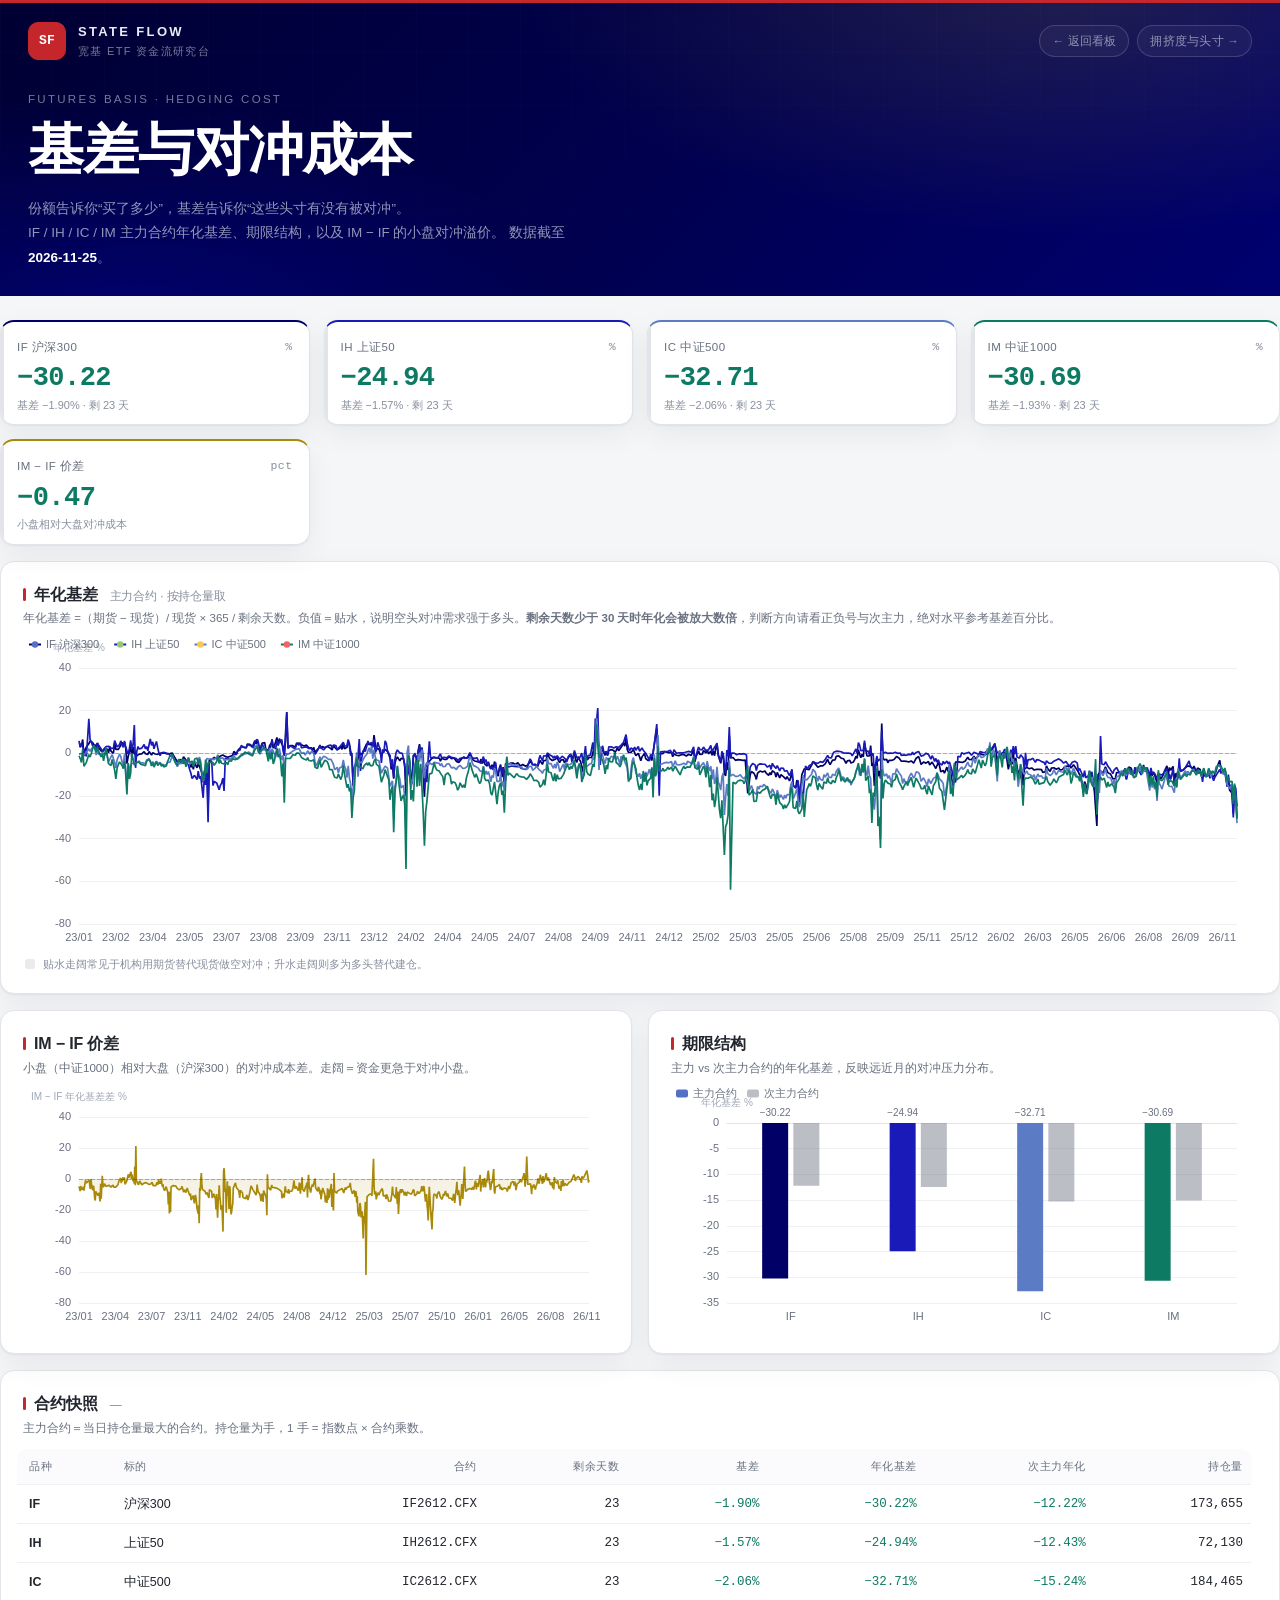
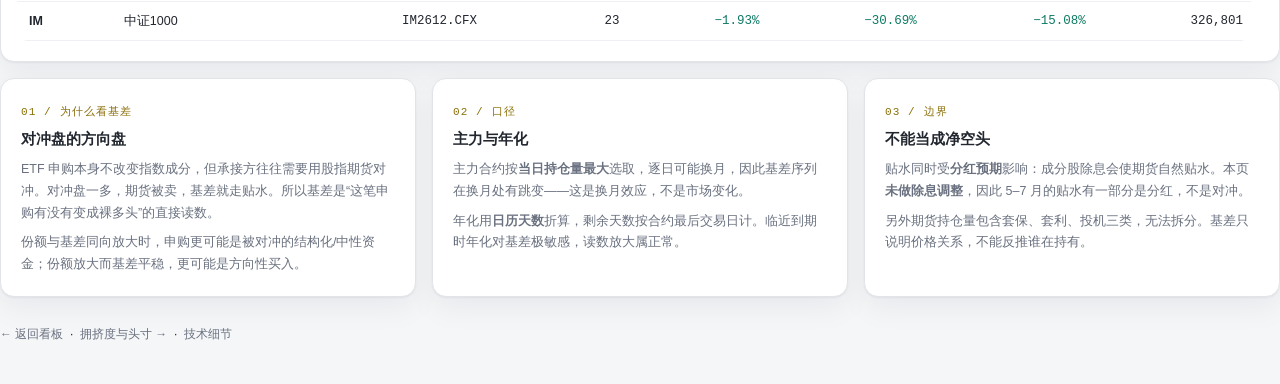
==== basis.html @ 15ee7ef6 "feat: 新增「基差与对冲」「拥挤度与头寸」子页，并裁掉主页冗余 数据层（新增，Tushare 已验证可用） - deriv_source.py：fut_basic/fut_daily（IF/IH/" ====
<!DOCTYPE html>
<html lang="zh-CN">
<head>
<meta charset="utf-8">
<meta name="viewport" content="width=device-width,initial-scale=1">
<title>基差与对冲成本 · ETF 资金流监测</title>
<meta name="description" content="IF / IH / IC / IM 主力合约年化基差、期限结构与 IM−IF 价差，用于判断 ETF 申购带来的对冲需求。">
<meta name="theme-color" content="#000066">
<meta property="og:type" content="article">
<meta property="og:title" content="基差与对冲成本 · ETF 资金流监测">
<meta property="og:description" content="IF / IH / IC / IM 主力合约年化基差、期限结构与 IM−IF 价差，用于判断 ETF 申购带来的对冲需求。">
<meta property="og:url" content="https://zheqi-fan.github.io/etf-monitor/basis.html">
<meta property="og:site_name" content="State Flow">
<meta property="og:locale" content="zh_CN">
<meta property="og:image" content="https://zheqi-fan.github.io/etf-monitor/assets/preview.png">
<meta name="twitter:card" content="summary_large_image">
<meta name="twitter:image" content="https://zheqi-fan.github.io/etf-monitor/assets/preview.png">
<link rel="icon" href="assets/favicon.svg" type="image/svg+xml">
<link rel="stylesheet" href="assets/style.css">
</head>
<body>
<a class="skip" href="#main">跳到主要内容</a>
<div class="app">

<header class="hero">
  <div class="wrap">
    <div class="hero-top">
      <div class="brand">
        <span class="brand-mark">SF</span>
        <div><b>STATE FLOW</b><small>宽基 ETF 资金流研究台</small></div>
      </div>
      <div class="hero-meta">
        <a class="pill ghost" href="index.html">&#8592; 返回看板</a>
        <a class="pill ghost" href="crowding.html">拥挤度与头寸 &#8594;</a>
      </div>
    </div>
    <div class="hero-main solo">
      <div class="hero-copy">
        <p class="eyebrow">Futures Basis &middot; Hedging Cost</p>
        <h1>基差与对冲成本</h1>
        <p class="lede">
          份额告诉你“买了多少”，基差告诉你“这些头寸有没有被对冲”。<br>
          IF / IH / IC / IM 主力合约年化基差、期限结构，以及 IM − IF 的小盘对冲溢价。
          数据截至 <b id="basisAsOf">—</b>。
        </p>
      </div>
    </div>
  </div>
</header>

<main class="wrap container" id="main">

  <section class="kpis" id="basisKpis"></section>

  <section class="panel">
    <div class="panel-head">
      <div>
        <h2>年化基差 <span>主力合约 · 按持仓量取</span></h2>
        <p class="desc">年化基差 =（期货 − 现货）/ 现货 × 365 / 剩余天数。负值＝贴水，说明空头对冲需求强于多头。<b>剩余天数少于 30 天时年化会被放大数倍</b>，判断方向请看正负号与次主力，绝对水平参考基差百分比。</p>
      </div>
    </div>
    <div id="chartBasis" class="chart"></div>
    <div class="chart-note"><i></i>贴水走阔常见于机构用期货替代现货做空对冲；升水走阔则多为多头替代建仓。</div>
  </section>

  <div class="grid-2 equal">
    <section class="panel">
      <div class="panel-head">
        <div>
          <h2>IM − IF 价差</h2>
          <p class="desc">小盘（中证1000）相对大盘（沪深300）的对冲成本差。走阔＝资金更急于对冲小盘。</p>
        </div>
      </div>
      <div id="chartSpread" class="chart short"></div>
    </section>

    <section class="panel">
      <div class="panel-head">
        <div>
          <h2>期限结构</h2>
          <p class="desc">主力 vs 次主力合约的年化基差，反映远近月的对冲压力分布。</p>
        </div>
      </div>
      <div id="chartTerm" class="chart short"></div>
    </section>
  </div>

  <section class="panel table-panel">
    <div class="panel-head">
      <div>
        <h2>合约快照 <span id="basisDate">—</span></h2>
        <p class="desc">主力合约＝当日持仓量最大的合约。持仓量为手，1 手 = 指数点 × 合约乘数。</p>
      </div>
    </div>
    <div class="table-wrap">
      <table id="basisTable">
        <thead><tr>
          <th>品种</th><th>标的</th><th>合约</th><th>剩余天数</th>
          <th>基差</th><th>年化基差</th><th>次主力年化</th><th>持仓量</th>
        </tr></thead>
        <tbody></tbody>
      </table>
    </div>
  </section>

  <div class="deriv-empty" hidden>
    <section class="panel"><p class="desc">衍生品数据尚未生成。运行 <code>python3 fetch_deriv.py</code> 后重新构建。</p></section>
  </div>

  <section class="mgrid">
    <div class="mcard">
      <span class="num">01 / 为什么看基差</span>
      <h3>对冲盘的方向盘</h3>
      <p>ETF 申购本身不改变指数成分，但承接方往往需要用股指期货对冲。对冲盘一多，期货被卖，基差就走贴水。所以基差是“这笔申购有没有变成裸多头”的直接读数。</p>
      <p style="margin-top:8px">份额与基差同向放大时，申购更可能是被对冲的结构化/中性资金；份额放大而基差平稳，更可能是方向性买入。</p>
    </div>
    <div class="mcard">
      <span class="num">02 / 口径</span>
      <h3>主力与年化</h3>
      <p>主力合约按<b>当日持仓量最大</b>选取，逐日可能换月，因此基差序列在换月处有跳变——这是换月效应，不是市场变化。</p>
      <p style="margin-top:8px">年化用<b>日历天数</b>折算，剩余天数按合约最后交易日计。临近到期时年化对基差极敏感，读数放大属正常。</p>
    </div>
    <div class="mcard">
      <span class="num">03 / 边界</span>
      <h3>不能当成净空头</h3>
      <p>贴水同时受<b>分红预期</b>影响：成分股除息会使期货自然贴水。本页<b>未做除息调整</b>，因此 5–7 月的贴水有一部分是分红，不是对冲。</p>
      <p style="margin-top:8px">另外期货持仓量包含套保、套利、投机三类，无法拆分。基差只说明价格关系，不能反推谁在持有。</p>
    </div>
  </section>

  <p class="back"><a href="index.html">&#8592; 返回看板</a> &nbsp;·&nbsp; <a href="crowding.html">拥挤度与头寸 &#8594;</a> &nbsp;·&nbsp; <a href="method.html">技术细节</a></p>
</main>

</div>
<script src="assets/echarts.min.js"></script>
<script src="data/deriv_data.js"></script>
<script src="assets/deriv.js"></script>
</body>
</html>
---- assets/style.css ----
/* ============================================================
   ETF 资金流监测  ·  State Flow
   ============================================================ */
:root{
  /* CITIC CLSA 色系：主色深蓝 #000066、强调黄 #fff100、辅助亮蓝 #0202b5、中性灰 #f8f8f8 / #32373c；
     品牌红 #c4262c 取自中信证券 #b61c22，仅用于品牌点缀与涨跌语义，不做装饰性大面积铺色。 */
  --bg:#f5f6f8;
  --panel:#ffffff;
  --ink:#22262e;
  --ink-2:#39404b;
  --muted:#69707f;
  --faint:#878e9d;
  --line:#e2e4e9;
  --line-2:#eef0f3;
  --navy:#000066;
  --navy-2:#00004d;
  --navy-3:#00007d;
  --blue:#0202b5;
  --blue-2:#3a3ad0;
  --blue-soft:#eef0fb;
  --blue-soft-2:#dfe3f7;
  --yellow:#fff100;
  --amber:#8a6f08;
  --amber-soft:#fffbdc;
  /* 中信证券品牌红 #b61c22，兼顾深蓝底可见度与白底文字对比度微调为 #c4262c */
  --red:#c4262c;
  --red-2:#db5560;
  --red-soft:#fcf0f1;
  --green:#0d7a63;
  --green-soft:#eef7f4;
  --gold:#8a6f08;
  --radius:14px;
  --shadow:0 1px 2px rgba(0,6,40,.05),0 10px 30px rgba(0,6,40,.06);
  --mono:"SF Mono","DIN Alternate","Roboto Mono",ui-monospace,Menlo,monospace;
}
*{box-sizing:border-box}
html{scroll-behavior:smooth}
body{
  margin:0;background:var(--bg);color:var(--ink);
  font-family:-apple-system,BlinkMacSystemFont,"PingFang SC","Hiragino Sans GB","Microsoft YaHei",sans-serif;
  font-size:14px;line-height:1.6;-webkit-font-smoothing:antialiased;
}
a{color:inherit;text-decoration:none}
.wrap{max-width:1320px;margin:0 auto;padding:0 28px}
.mono{font-family:var(--mono);font-variant-numeric:tabular-nums}
.pos{color:var(--red)}
.neg{color:var(--green)}
.muted{color:var(--muted)}

/* ---------- hero ---------- */
.hero{
  position:relative;overflow:hidden;color:#e9ecf5;box-shadow:inset 0 3px 0 var(--red);
  background:
    radial-gradient(900px 420px at 84% -8%,rgba(255,241,0,.13),transparent 62%),
    radial-gradient(760px 420px at 8% 118%,rgba(2,2,181,.42),transparent 62%),
    linear-gradient(135deg,#000033 0%,#00004f 52%,#000070 100%);
}
.hero:before{
  content:"";position:absolute;inset:0;pointer-events:none;opacity:.5;
  background-image:linear-gradient(rgba(255,255,255,.035) 1px,transparent 1px),
                   linear-gradient(90deg,rgba(255,255,255,.035) 1px,transparent 1px);
  background-size:52px 52px;
  mask-image:linear-gradient(to bottom,rgba(0,0,0,.9),transparent 92%);
}
.hero-top{position:relative;display:flex;align-items:center;justify-content:space-between;padding:22px 0 0}
.brand{display:flex;align-items:center;gap:12px;letter-spacing:.06em}
.brand-mark{
  width:38px;height:38px;border:1px solid var(--red);border-radius:10px;
  display:grid;place-items:center;font-family:var(--mono);font-size:13px;font-weight:700;
  background:var(--red);color:#fff;letter-spacing:.02em;
}
.brand b{font-size:13px;font-weight:700;display:block;letter-spacing:.18em}
.brand small{display:block;color:rgba(234,240,246,.5);font-size:11px;letter-spacing:.12em}
.hero-meta{display:flex;gap:8px;flex-wrap:wrap}
.pill{
  display:inline-flex;align-items:center;gap:7px;border:1px solid rgba(255,255,255,.16);
  border-radius:999px;padding:6px 12px;font-size:11.5px;color:rgba(234,240,246,.82);
  background:rgba(255,255,255,.04);letter-spacing:.02em;
}
.pill b{font-family:var(--mono);font-weight:600;color:#fff}
.pill.ghost{color:rgba(234,240,246,.55)}
.dot{width:6px;height:6px;border-radius:50%;background:#2fd6a0;box-shadow:0 0 0 3px rgba(47,214,160,.16)}
.hero-main{position:relative;display:grid;grid-template-columns:1.35fr .9fr;gap:48px;align-items:end;padding:34px 0 30px}
.eyebrow{font-size:11.5px;letter-spacing:.2em;color:rgba(234,240,246,.5);text-transform:uppercase;margin:0 0 12px}
h1{
  margin:0;font-size:56px;line-height:1.04;font-weight:800;letter-spacing:-.02em;color:#fff;
}
h1 em{font-style:normal;color:#fff100}
.lede{color:rgba(234,240,246,.62);max-width:560px;margin:18px 0 0;font-size:13.5px;line-height:1.8}
.lede b{color:#fff;font-weight:600}
.signal-card{
  border:1px solid rgba(255,255,255,.13);border-radius:16px;padding:20px 22px 16px;
  background:linear-gradient(160deg,rgba(255,255,255,.075),rgba(255,255,255,.025));
  backdrop-filter:blur(6px);box-shadow:0 18px 50px rgba(0,0,0,.18);
}
.signal-head{display:flex;justify-content:space-between;align-items:center;font-size:11.5px;color:rgba(234,240,246,.55);letter-spacing:.06em}
.badge{
  display:inline-flex;align-items:center;gap:6px;border-radius:999px;padding:4px 10px;
  font-size:11px;font-weight:600;letter-spacing:.04em;
  background:rgba(255,255,255,.08);color:#eaf0f6;border:1px solid rgba(255,255,255,.12);
}
.badge.hot{background:rgba(255,241,0,.16);border-color:rgba(255,241,0,.42);color:#fff100}
.badge.warm{background:rgba(2,2,181,.24);border-color:rgba(2,2,181,.5);color:#c9cdff}
.badge.cold{background:rgba(13,122,99,.2);border-color:rgba(30,166,124,.4);color:#8fe0c5}
.signal-value{font-family:var(--mono);font-size:46px;font-weight:700;letter-spacing:-.03em;line-height:1.15;margin-top:8px;color:#fff}
.signal-sub{font-size:12px;color:rgba(234,240,246,.45);display:flex;gap:10px;align-items:center}
.signal-sub span{color:#fff100}
.signal-grid{display:grid;grid-template-columns:repeat(3,1fr);border-top:1px solid rgba(255,255,255,.1);margin-top:16px;padding-top:14px;gap:8px}
.signal-grid label{display:block;font-size:10.5px;color:rgba(234,240,246,.42);letter-spacing:.08em}
.signal-grid b{font-family:var(--mono);font-size:15px;font-weight:600;color:#fff}
.signal-foot{display:flex;justify-content:space-between;gap:10px;margin-top:12px;font-size:10.5px;color:rgba(234,240,246,.45);border-top:1px dashed rgba(255,255,255,.1);padding-top:10px}

/* ticker */
.ticker{
  position:relative;display:grid;grid-template-columns:repeat(4,1fr);
  border-top:1px solid rgba(255,255,255,.1);
}
.ticker>div{padding:12px 0 14px;border-right:1px solid rgba(255,255,255,.07)}
.ticker>div:last-child{border-right:0}
.ticker label{display:block;font-size:10px;letter-spacing:.1em;color:rgba(234,240,246,.38);margin-bottom:2px}
.ticker b{font-family:var(--mono);font-size:13.5px;color:#eaf0f6;font-weight:600}

/* ---------- layout ---------- */
.container{padding:24px 0 0}
.kpis{display:grid;grid-template-columns:repeat(4,1fr);gap:14px;margin-bottom:16px}
.kpi{
  background:var(--panel);border:1px solid var(--line);border-radius:var(--radius);
  padding:16px 16px 10px;box-shadow:var(--shadow);position:relative;overflow:hidden;
  display:flex;flex-direction:column;
}
.kpi:after{content:"";position:absolute;left:0;top:0;width:3px;height:100%;background:var(--line)}
.kpi.accent:after{background:var(--red)}
.kpi label{font-size:11.5px;color:var(--muted);letter-spacing:.04em;display:flex;justify-content:space-between;gap:6px}
.kpi .v{font-family:var(--mono);font-size:27px;font-weight:700;letter-spacing:-.02em;margin:6px 0 0;line-height:1.2}
.kpi .v small{font-size:11px;font-weight:500;color:var(--faint);margin-left:4px;letter-spacing:0}
.kpi .sub{font-size:11px;color:var(--faint);display:flex;justify-content:space-between;gap:6px;margin-top:2px}
.kpi .k5{
  display:grid;grid-template-columns:repeat(5,1fr);gap:0;
  margin:8px -2px 6px;padding-top:7px;border-top:1px dashed var(--line-2);
}
.kpi .k5c{
  display:flex;flex-direction:column;align-items:center;justify-content:flex-end;
  min-width:0;line-height:1.25;padding:2px 0 3px;border-radius:4px;
  transition:background .12s;
}
.kpi .k5c + .k5c{box-shadow:inset 1px 0 0 var(--line-2)}
.kpi .k5c:hover{background:rgba(0,0,102,.06)}
.kpi .k5c i{font-style:normal;font-family:var(--mono);font-size:9px;color:var(--faint);letter-spacing:-.01em;white-space:nowrap}
.kpi .k5c b{font-family:var(--mono);font-size:10.5px;font-weight:600;letter-spacing:-.03em;white-space:nowrap;margin-top:1px}
.kpi .k5c b.pos{color:var(--red)}
.kpi .k5c b.neg{color:var(--green)}
.kpi .k5c.last i{color:var(--ink-2);font-weight:600}
.kpi .k5c.last b{font-weight:700}
.kpi .k5b{display:block;width:100%;height:2.5px;margin-top:3px;border-radius:1px;background:rgba(105,112,127,.13);overflow:hidden}
.kpi .k5b s{display:block;height:100%;width:var(--w,0%);border-radius:1px;transition:width .2s}
.kpi .k5b s.pos{background:rgba(196,38,44,.42)}
.kpi .k5b s.neg{background:rgba(13,122,99,.42)}
.kpi .spark{height:34px;margin:auto -6px -4px}
.panel{
  background:var(--panel);border:1px solid var(--line);border-radius:var(--radius);
  box-shadow:var(--shadow);padding:20px 22px;margin-bottom:16px;
}
.panel-head{display:flex;justify-content:space-between;align-items:flex-start;gap:18px;margin-bottom:6px}
.panel h2{font-size:16px;margin:0;letter-spacing:-.01em;font-weight:700}
.panel h2:before{content:"";display:inline-block;width:3px;height:13px;background:var(--red);border-radius:2px;margin-right:8px;vertical-align:-1px}
.panel h2 span{font-weight:400;color:var(--faint);font-size:12px;margin-left:8px}
.panel .desc{font-size:11.5px;color:var(--muted);margin:2px 0 0}
.chart{width:100%;height:320px}
.chart.tall{height:510px}
.chart.short{height:250px}
.grid-2{display:grid;grid-template-columns:1.35fr 1fr;gap:16px}
.grid-2.equal{grid-template-columns:1fr 1fr}
.chart-note{font-size:11px;color:var(--faint);margin:2px 2px 0;display:flex;gap:8px;align-items:center}
.chart-note i{width:10px;height:10px;border-radius:2px;background:rgba(0,6,40,.08);display:inline-block}

/* controls */
.controls{display:flex;align-items:center;gap:10px;flex-wrap:wrap}
.seg{display:inline-flex;border:1px solid var(--line);border-radius:8px;overflow:hidden;background:#fafafd}
.seg button{
  border:0;background:transparent;padding:5px 11px;font-size:11.5px;color:var(--muted);
  cursor:pointer;font-family:inherit;letter-spacing:.02em;
}
.seg button+button{border-left:1px solid var(--line)}
.seg button.on{background:var(--navy);color:#fff}
.switch{display:inline-flex;align-items:center;gap:6px;font-size:11.5px;color:var(--muted);cursor:pointer;user-select:none}
.switch input{accent-color:var(--ink)}
.btn{
  display:inline-flex;align-items:center;gap:6px;border:1px solid var(--line);border-radius:8px;
  padding:5px 10px;font-size:11.5px;color:var(--ink-2);background:#fff;cursor:pointer;
}
.btn:hover{border-color:#cdd2e0}

/* table */
.table-wrap{overflow:auto;margin:12px -6px 0;border-radius:10px}
table{width:100%;border-collapse:collapse;min-width:1120px}
th,td{padding:9px 8px;text-align:right;border-bottom:1px solid var(--line-2);white-space:nowrap;font-size:12.5px}
th{
  font-size:10.5px;color:var(--muted);font-weight:500;letter-spacing:.05em;
  position:sticky;top:0;background:#fbfbfd;z-index:2;cursor:pointer;user-select:none;
}
th:first-child,td:first-child{text-align:left;padding-left:12px}
th:nth-child(2),td:nth-child(2){text-align:left}
th:hover{color:var(--ink)}
tbody tr:hover{background:#fafafd}
td.num{font-family:var(--mono);font-variant-numeric:tabular-nums}
.code{font-family:var(--mono);font-size:11.5px;color:var(--faint)}
.etf-name{font-weight:600;color:var(--ink)}
.tag{display:inline-block;font-size:10px;padding:1px 7px;border-radius:999px;border:1px solid var(--line);color:var(--muted);margin-left:6px;vertical-align:1px}
.tag.t1{border-color:#cdd2ea;background:var(--blue-soft);color:var(--navy)}
.tag.t2{border-color:var(--line);background:#f6f7f9;color:var(--muted)}
.tag.tw{border-color:#e6dba8;background:#fffbdc;color:var(--gold)}
.bar-cell{position:relative;min-width:88px}
.bar-cell span{position:relative;z-index:1}
.bar-cell:before{content:"";position:absolute;right:8px;top:50%;transform:translateY(-50%);height:14px;border-radius:2px;opacity:.14;background:var(--red)}
.bar-cell.neg:before{background:var(--green)}
.tbl-foot{font-size:11px;color:var(--faint);margin-top:10px;display:flex;justify-content:space-between;gap:12px;flex-wrap:wrap}

/* method */
.method{margin:6px 0 0}
.method-head{display:flex;justify-content:space-between;align-items:flex-end;margin:26px 0 14px}
.method-head h2{font-size:22px;margin:0;letter-spacing:-.02em}
.method-head h2:before{content:"";display:inline-block;width:4px;height:19px;background:var(--red);border-radius:2px;margin-right:10px;vertical-align:-3px}
.method-head p{margin:0;color:var(--muted);font-size:12px}
.mgrid{display:grid;grid-template-columns:repeat(3,1fr);gap:16px}
.mcard{background:var(--panel);border:1px solid var(--line);border-radius:var(--radius);padding:20px;box-shadow:var(--shadow)}
.mcard .num{font-family:var(--mono);font-size:11px;color:var(--amber);letter-spacing:.1em}
.mcard h3{font-size:14.5px;margin:6px 0 8px}
.mcard p{font-size:12.5px;color:var(--muted);margin:0;line-height:1.75}
.mcard code{display:block;font-family:var(--mono);font-size:12px;background:#f7f8fb;border:1px solid var(--line-2);border-radius:8px;padding:9px 11px;color:var(--ink-2);margin:8px 0 10px;white-space:pre-wrap}
.mcard ul{margin:6px 0 0;padding-left:16px;color:var(--muted);font-size:12px;line-height:1.8}
.caveat{
  margin-top:16px;background:#fffbdc;border:1px solid #e8d98a;border-radius:12px;padding:14px 18px;
  font-size:12px;color:#6b5c0e;display:flex;gap:12px;align-items:flex-start;
}
.caveat b{color:#4d4208}
details.events{margin-top:16px;background:var(--panel);border:1px solid var(--line);border-radius:12px;padding:14px 18px}
details.events summary{cursor:pointer;font-size:13px;font-weight:600;color:var(--ink)}
.evt-list{display:grid;grid-template-columns:repeat(2,1fr);gap:0 28px;margin-top:8px}
.evt{display:grid;grid-template-columns:88px 1fr;gap:10px;padding:7px 0;border-bottom:1px dashed var(--line-2);font-size:12px}
.evt time{font-family:var(--mono);color:var(--faint);font-size:11px}
.evt b{font-weight:600;margin-right:6px}
.evt span{color:var(--muted)}
.evt a{color:var(--muted);text-decoration:none}
.evt a:hover{color:var(--ink);text-decoration:underline}
.ntag{display:inline-block;font-style:normal;font-size:10px;line-height:1;padding:3px 5px;border-radius:3px;margin-right:6px;vertical-align:1px;white-space:nowrap}
.ntag.t0{background:rgba(196,38,44,.14);color:#c4262c;font-weight:600}
.ntag.t1{background:rgba(0,0,102,.1);color:var(--navy)}
.ntag.t2{background:rgba(105,112,127,.14);color:var(--muted)}
.evt-note{margin:10px 0 0;font-size:11px;color:var(--faint)}
.upd-warn{margin-top:6px;color:#c4262c;font-weight:600}
.stale-badge{border-color:rgba(196,38,44,.55);color:#db5560}

/* footer */
footer{margin:34px 0 40px;border-top:1px solid var(--line);padding-top:18px;display:flex;justify-content:space-between;gap:20px;color:var(--faint);font-size:11px;line-height:1.8}
footer b{color:var(--muted);font-weight:600}
footer b:before{content:"";display:inline-block;width:6px;height:6px;background:var(--red);border-radius:1px;margin-right:7px;vertical-align:1px}
.srcline{display:flex;gap:12px;flex-wrap:wrap;margin-top:4px}
.srcline a{text-decoration:underline;text-underline-offset:2px}

@media(max-width:1080px){
  .hero-main{grid-template-columns:1fr;gap:28px}
  h1{font-size:44px}
  .ticker{grid-template-columns:repeat(3,1fr)}
  .ticker>div:nth-child(3n){border-right:0}
  .kpis{grid-template-columns:repeat(2,1fr)}
  .grid-2,.grid-2.equal{grid-template-columns:1fr}
  .mgrid{grid-template-columns:1fr}
  .evt-list{grid-template-columns:1fr}
}
@media(max-width:640px){
  .wrap{padding:0 16px}
  h1{font-size:36px}
  .hero-top{flex-direction:column;align-items:flex-start;gap:12px}
  .ticker{grid-template-columns:repeat(2,1fr)}
  .kpis{grid-template-columns:1fr}
  .panel{padding:16px}
  .chart.tall{height:460px}
  footer{flex-direction:column}
}

/* ---------- additions ---------- */
.tip{
  background:#eef0fb;border:1px solid #dfe3f7;border-radius:12px;
  padding:11px 16px;font-size:12px;color:#3c4470;margin:0 0 16px;line-height:1.7;
}
.tip b{color:var(--blue)}
.kpi .v.pos{color:var(--red)}
.kpi .v.neg{color:var(--green)}
.bar-cell:before{width:var(--w,0%)}
.signal-value.pos{color:#ffb9c2}
.signal-value.neg{color:#a9e6d2}

/* ---------- 昨日分时迷你图 ---------- */
th.col-spark,td.col-spark{width:80px;padding-left:2px;padding-right:2px;text-align:center}
.spark{display:inline-flex;align-items:center;justify-content:center;line-height:0;cursor:default}
.spark svg{display:block;overflow:visible}
.spark-na{color:var(--faint);font-family:var(--mono)}
#etfTable th.col-spark{cursor:default}

/* ---------- 技术细节入口 & 子页面 ---------- */
.hero-main.solo{grid-template-columns:1fr;padding:30px 0 26px}
.hero-meta a.pill{text-decoration:none}
.detail-link{
  display:flex;align-items:center;justify-content:space-between;gap:16px;
  background:var(--panel);border:1px solid var(--line);border-left:3px solid var(--red);
  border-radius:var(--radius);box-shadow:var(--shadow);padding:14px 18px;margin:6px 0 16px;
}
.detail-link b{font-size:13px}
.detail-link p{margin:2px 0 0;font-size:11.5px;color:var(--muted)}
.dl-btn{
  flex:none;font-size:12px;color:var(--blue);border:1px solid #dfe3f7;background:#eef0fb;
  border-radius:8px;padding:7px 14px;text-decoration:none;white-space:nowrap;
}
.dl-btn:hover{background:#e2e6f8;border-color:#c4caf0}
.dl-links{display:flex;gap:8px;flex-wrap:wrap}
.events-wrap{margin-top:16px}
.back{margin:28px 0 40px;font-size:12px}
.back a{color:var(--muted);text-decoration:none}
.back a:hover{color:var(--ink)}

/* ---------- overflow guards ---------- */
html,body{overflow-x:hidden}
.hero-main>*,.kpis>*,.grid-2>*,.mgrid>*{min-width:0}
.hero-copy,.signal-card,.panel{min-width:0}
.eyebrow,.lede,.desc,.tip{overflow-wrap:anywhere}
.chart,.table-wrap{max-width:100%}
@media(max-width:640px){
  .ticker>div:nth-child(3n){border-right:1px solid rgba(255,255,255,.07)}
  .ticker>div:nth-child(2n){border-right:0}
  .kpis{grid-template-columns:1fr 1fr}
  .kpi .v{font-size:24px}
  .hero-main{gap:22px}
  .signal-value{font-size:40px}
  .lede{font-size:13px}
  .panel-head{flex-direction:column;gap:10px}
  .controls{width:100%;justify-content:space-between}
}

/* ---------- production polish ---------- */
.skip{
  position:fixed;left:16px;top:-60px;z-index:99;background:#fff;color:var(--ink);
  padding:8px 14px;border-radius:8px;border:1px solid var(--line);font-size:12px;
}
.skip:focus{top:12px}
:focus-visible{outline:2px solid var(--blue);outline-offset:2px}
.takeaway{
  display:flex;align-items:center;gap:14px;margin:0 0 16px;padding:13px 18px;
  border-radius:14px;color:#e4e6f5;background:linear-gradient(100deg,#00004a,#000070);
  box-shadow:var(--shadow);
}
.takeaway-label{
  flex:none;font-size:10.5px;letter-spacing:.08em;color:#fff100;border:1px solid rgba(255,241,0,.42);
  background:rgba(255,241,0,.12);border-radius:999px;padding:3px 9px;white-space:nowrap;
}
.takeaway p{margin:0;flex:1;font-size:13px;line-height:1.65}
.takeaway p b{color:#fff;font-weight:600}
.takeaway p b.pos{color:#ffb9c2}
.takeaway p b.neg{color:#8fe0c5}
.takeaway-note{flex:none;font-size:10.5px;color:rgba(228,230,245,.45);white-space:nowrap}
.stale{
  margin:0 0 14px;padding:10px 14px;border-radius:10px;font-size:12px;
  background:#fffbdc;border:1px solid #e8d98a;color:#6b5c0e;
}
.stale.info{background:#eef0fb;border-color:#dfe3f7;color:#3c4470}
.scope{
  display:grid;grid-template-columns:repeat(3,1fr);gap:1px;background:var(--line);
  border:1px solid var(--line);border-radius:12px;overflow:hidden;margin:0 0 16px;
}
.scope>div{background:#fff;padding:11px 15px;min-width:0}
.scope b{display:block;font-size:10px;letter-spacing:.08em;color:var(--faint);font-weight:500}
.scope span{display:block;font-size:12.5px;font-weight:600;margin:2px 0 1px}
.scope em{display:block;font-style:normal;font-size:10.5px;color:var(--muted);line-height:1.6}
.rules{
  margin-top:16px;background:#f8f9fc;border:1px solid var(--line);border-radius:12px;padding:16px 20px;
}
.rules>b{font-size:13px;display:block;margin-bottom:6px}
.rules ol{margin:0;padding-left:18px;color:var(--muted);font-size:12px;line-height:1.85}
.rules li{margin:3px 0}
.rules li b{color:var(--ink-2)}
.build{margin-top:10px;font-size:10.5px;color:var(--faint)}
.mobile-hint{display:none;font-size:10.5px;color:var(--faint);margin-top:6px;text-align:right}
.sr-only{position:absolute;width:1px;height:1px;padding:0;margin:-1px;overflow:hidden;clip:rect(0,0,0,0);white-space:nowrap;border:0}
@media(max-width:900px){
  .scope{grid-template-columns:1fr}
  .takeaway{flex-wrap:wrap;gap:8px 12px}
  .takeaway p{flex-basis:100%;order:3}
  .takeaway-note{margin-left:auto}
}
@media(max-width:640px){
  .mobile-hint{display:block}
  .takeaway{padding:12px 14px}
  .takeaway p{font-size:12.5px}
  .detail-link{flex-direction:column;align-items:flex-start;gap:10px;padding:13px 14px}
  .dl-btn{width:100%;text-align:center}
}
@media print{
  body{background:#fff}
  .hero{background:#fff!important;color:#000!important;box-shadow:none}
  .hero:before,.controls,.tip,.scope,.stale,.skip,.mobile-hint,.signal-card{display:none!important}
  .hero-meta,.ticker{color:#333}
  .pill{border-color:#ccc;color:#333}
  h1{color:#000!important;font-size:30px}
  h1 em{color:#000066!important}
  .lede{color:#333!important}
  .wrap{max-width:none;padding:0}
  .panel,.kpi,.mcard{box-shadow:none;border-color:#ddd;break-inside:avoid}
  .grid-2,.mgrid{grid-template-columns:1fr}
  .chart.tall{height:360px}
  .table-wrap{overflow:visible}
  table{min-width:0;font-size:9px}
  th,td{padding:4px}
  footer{color:#666}
}
@media(prefers-reduced-motion:reduce){
  *{scroll-behavior:auto!important;transition:none!important;animation:none!important}
}

/* ---------- verification ---------- */
.verify{
  background:var(--panel);border:1px solid var(--line);border-radius:var(--radius);
  box-shadow:var(--shadow);padding:15px 18px;margin:0 0 16px;
}
.verify-head{display:flex;align-items:center;gap:10px;flex-wrap:wrap;margin-bottom:10px}
.verify-head b{font-size:13px}
.verify-head span{font-size:11px;color:var(--muted)}
.verify-head em{margin-left:auto;font-style:normal;font-size:11px;font-weight:600;color:var(--blue);font-family:var(--mono)}
.verify-grid{display:grid;grid-template-columns:repeat(3,1fr);gap:10px}
.vcard{border:1px solid var(--line-2);border-radius:10px;padding:10px 12px;background:#fbfbfd;min-width:0}
.vcard.pass{border-color:#cfe8dd;background:#f5fbf8}
.vcard.fail{border-color:#f0cfd4;background:#fdf6f7}
.vtop{display:flex;align-items:center;gap:7px;font-size:10.5px;color:var(--muted)}
.vtop .vnum{font-family:var(--mono);color:var(--faint);font-size:10px}
.vtop em{margin-left:auto;font-style:normal;font-size:10px;font-weight:600;padding:1px 6px;border-radius:999px;background:#eef1f5;color:var(--muted)}
.vcard.pass .vtop em{background:#e3f4ec;color:#0d7a63}
.vcard.fail .vtop em{background:#fbe6ea;color:#c4262c}
.vcard strong{display:block;font-family:var(--mono);font-size:18px;letter-spacing:-.02em;margin:5px 0 1px}
.vcard p{margin:0;font-size:10.5px;color:var(--muted);line-height:1.55;min-height:32px}
.verify-note{font-size:10.5px;color:var(--faint);line-height:1.65;margin-top:9px;border-top:1px dashed var(--line-2);padding-top:8px}
.align{
  margin-top:16px;background:#f8f9fc;border:1px solid var(--line);border-radius:12px;padding:15px 18px;
}
.align>b{font-size:13px;display:block;margin-bottom:9px}
.align-grid{display:grid;grid-template-columns:repeat(3,1fr);gap:14px}
.align-grid span{display:block;font-size:10px;letter-spacing:.08em;color:var(--red);font-weight:600;margin-bottom:3px}
.align-grid p{margin:0;font-size:11.5px;line-height:1.7;color:var(--muted)}
.align-grid p b{color:var(--ink-2)}
@media(max-width:900px){
  .verify-grid,.align-grid{grid-template-columns:1fr}
  .verify-head em{margin-left:0}
}
@media print{.verify,.align{break-inside:avoid;box-shadow:none}}

/* ---------- KPI date caption ---------- */
.kpi-caption{
  display:flex;align-items:center;gap:8px;margin:0 2px 8px;font-size:10.5px;
  letter-spacing:.08em;color:var(--faint);text-transform:uppercase;
}
.kpi-caption b{font-family:var(--mono);font-weight:600;color:var(--ink-2);font-size:11px;letter-spacing:0;text-transform:none}

/* ---------- KPI range chip ---------- */
.krange{
  font-family:var(--mono);font-size:9.5px;font-weight:500;color:var(--blue);
  background:#eef0fb;border:1px solid #dfe3f7;border-radius:4px;padding:0 4px;
  margin-left:5px;letter-spacing:0;white-space:nowrap;
}
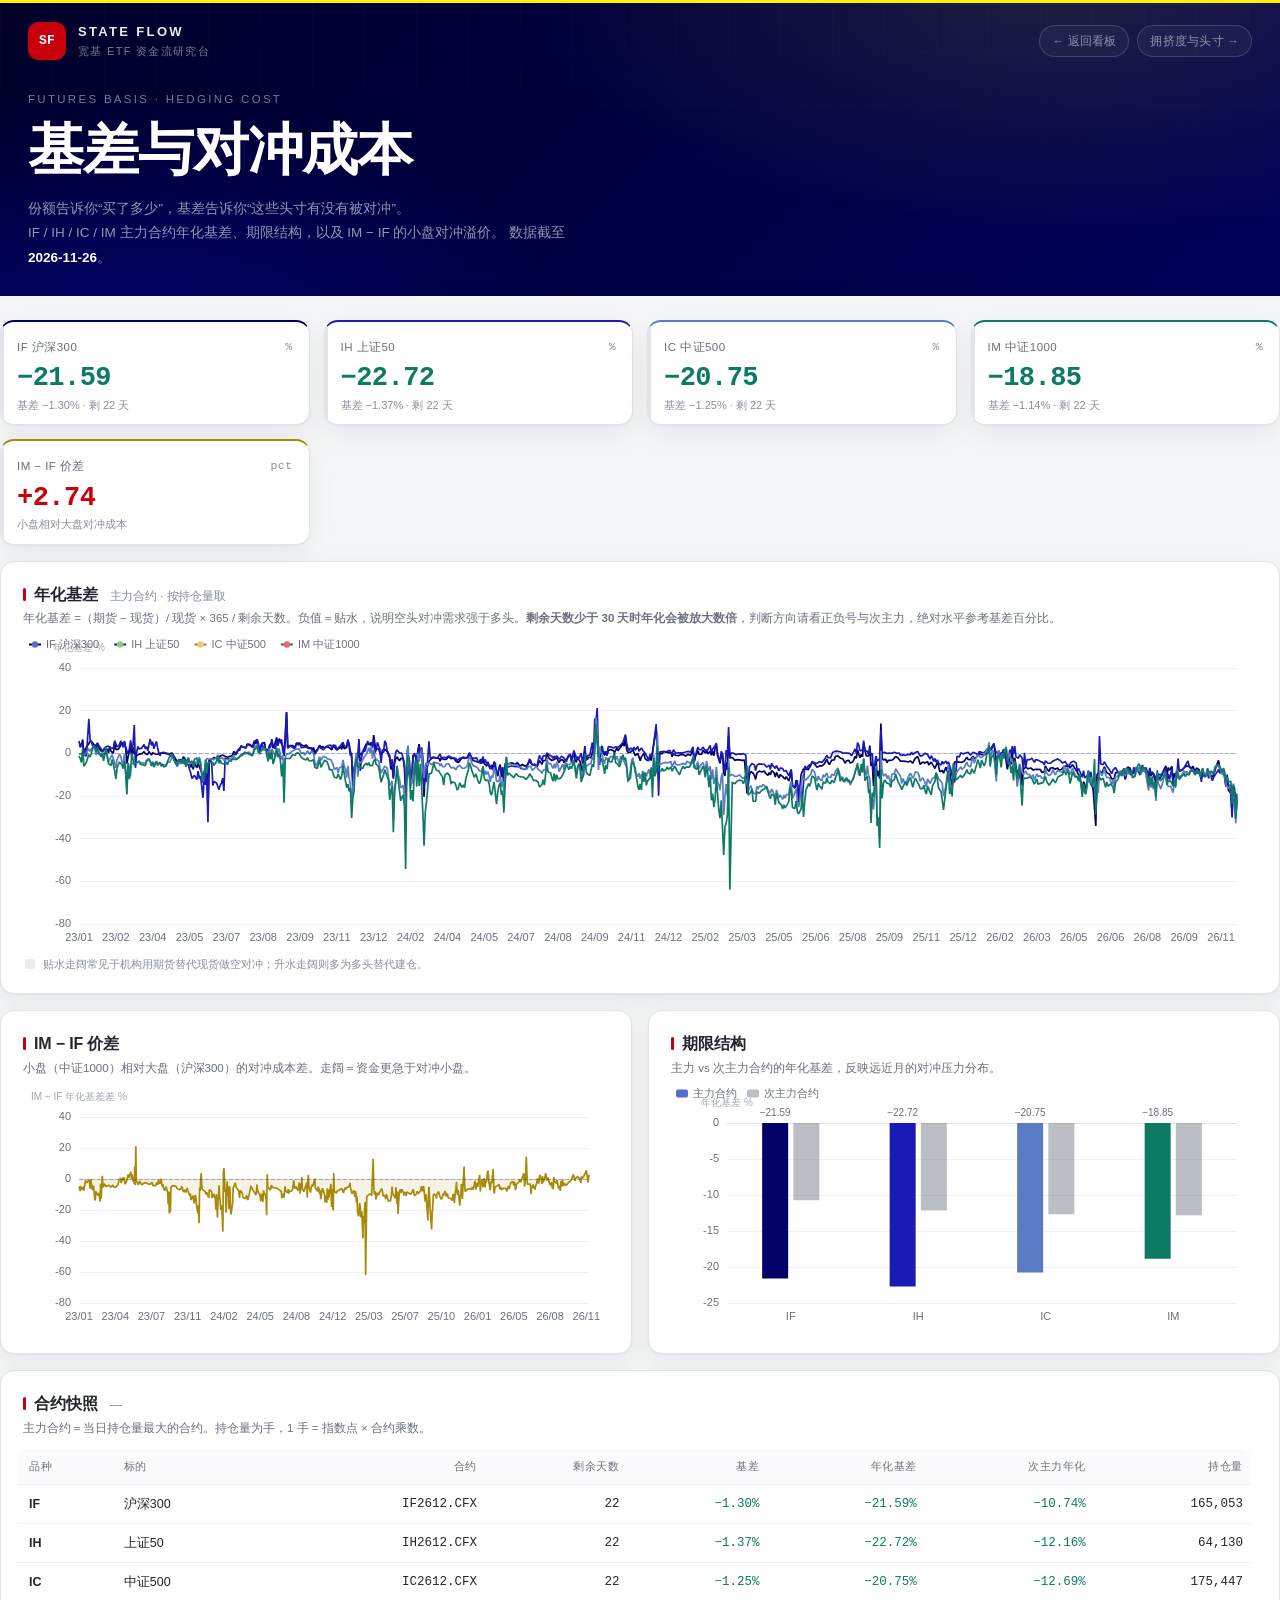
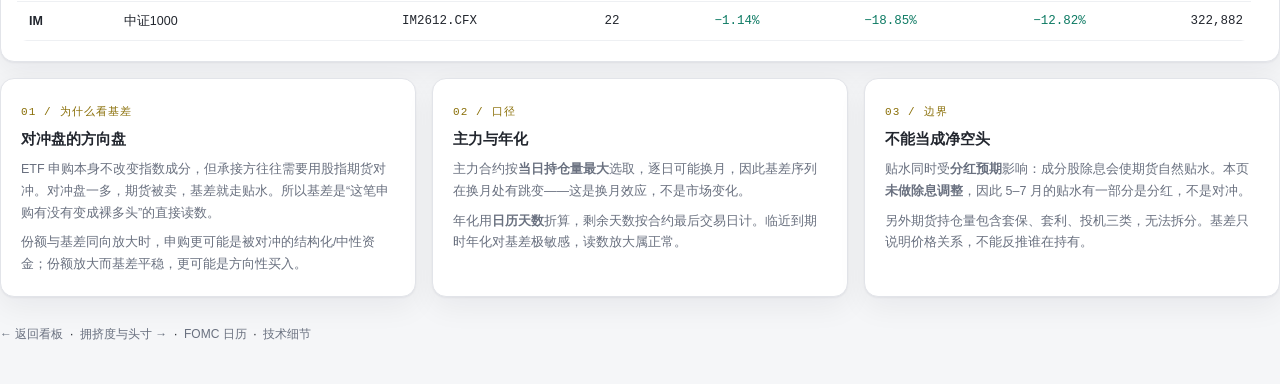
==== commit 367382a1: "feat: 新增「FOMC 事件日历」子页 数据源用美联储官网（权威、结构稳定，无需第三方中转）： - fomccalendars.htm  会议日程、SEP 标记、纪要发布日期 - openmark" ====
--- a/basis.html
+++ b/basis.html
@@ -128,7 +128,7 @@
     </div>
   </section>
 
-  <p class="back"><a href="index.html">&#8592; 返回看板</a> &nbsp;·&nbsp; <a href="crowding.html">拥挤度与头寸 &#8594;</a> &nbsp;·&nbsp; <a href="method.html">技术细节</a></p>
+  <p class="back"><a href="index.html">&#8592; 返回看板</a> &nbsp;·&nbsp; <a href="crowding.html">拥挤度与头寸 &#8594;</a> &nbsp;·&nbsp; <a href="fomc.html">FOMC 日历</a> &nbsp;·&nbsp; <a href="method.html">技术细节</a></p>
 </main>
 
 </div>
--- a/assets/style.css
+++ b/assets/style.css
@@ -3,7 +3,7 @@
    ============================================================ */
 :root{
   /* CITIC CLSA 色系：主色深蓝 #000066、强调黄 #fff100、辅助亮蓝 #0202b5、中性灰 #f8f8f8 / #32373c；
-     品牌红 #c4262c 取自中信证券 #b61c22，仅用于品牌点缀与涨跌语义，不做装饰性大面积铺色。 */
+     品牌红 #c7000b 取自中信证券 #b61c22，仅用于品牌点缀与涨跌语义，不做装饰性大面积铺色。 */
   --bg:#f5f6f8;
   --panel:#ffffff;
   --ink:#22262e;
@@ -22,9 +22,9 @@
   --yellow:#fff100;
   --amber:#8a6f08;
   --amber-soft:#fffbdc;
-  /* 中信证券品牌红 #b61c22，兼顾深蓝底可见度与白底文字对比度微调为 #c4262c */
-  --red:#c4262c;
-  --red-2:#db5560;
+  /* --red 为浅底正文用（中信红 #C7000B）；--red-2 = 0.8×#db5560 + 0.2×#c7000b，深色面上的提亮版 */
+  --red:#c7000b;
+  --red-2:#d7444f;
   --red-soft:#fcf0f1;
   --green:#0d7a63;
   --green-soft:#eef7f4;
@@ -49,11 +49,11 @@
 
 /* ---------- hero ---------- */
 .hero{
-  position:relative;overflow:hidden;color:#e9ecf5;box-shadow:inset 0 3px 0 var(--red);
+  position:relative;overflow:hidden;color:#e9ecf5;box-shadow:inset 0 3px 0 var(--yellow);
   background:
     radial-gradient(900px 420px at 84% -8%,rgba(255,241,0,.13),transparent 62%),
     radial-gradient(760px 420px at 8% 118%,rgba(2,2,181,.42),transparent 62%),
-    linear-gradient(135deg,#000033 0%,#00004f 52%,#000070 100%);
+    linear-gradient(135deg,#000028 0%,#000042 52%,#000058 100%);
 }
 .hero:before{
   content:"";position:absolute;inset:0;pointer-events:none;opacity:.5;
@@ -85,7 +85,7 @@
 h1{
   margin:0;font-size:56px;line-height:1.04;font-weight:800;letter-spacing:-.02em;color:#fff;
 }
-h1 em{font-style:normal;color:#fff100}
+h1 em{font-style:normal;color:var(--red-2);text-shadow:0 2px 18px rgba(0,0,0,.35)}
 .lede{color:rgba(234,240,246,.62);max-width:560px;margin:18px 0 0;font-size:13.5px;line-height:1.8}
 .lede b{color:#fff;font-weight:600}
 .signal-card{
@@ -153,7 +153,7 @@
 .kpi .k5c.last b{font-weight:700}
 .kpi .k5b{display:block;width:100%;height:2.5px;margin-top:3px;border-radius:1px;background:rgba(105,112,127,.13);overflow:hidden}
 .kpi .k5b s{display:block;height:100%;width:var(--w,0%);border-radius:1px;transition:width .2s}
-.kpi .k5b s.pos{background:rgba(196,38,44,.42)}
+.kpi .k5b s.pos{background:rgba(199,0,11,.42)}
 .kpi .k5b s.neg{background:rgba(13,122,99,.42)}
 .kpi .spark{height:34px;margin:auto -6px -4px}
 .panel{
@@ -243,12 +243,12 @@
 .evt a{color:var(--muted);text-decoration:none}
 .evt a:hover{color:var(--ink);text-decoration:underline}
 .ntag{display:inline-block;font-style:normal;font-size:10px;line-height:1;padding:3px 5px;border-radius:3px;margin-right:6px;vertical-align:1px;white-space:nowrap}
-.ntag.t0{background:rgba(196,38,44,.14);color:#c4262c;font-weight:600}
+.ntag.t0{background:rgba(199,0,11,.14);color:#c7000b;font-weight:600}
 .ntag.t1{background:rgba(0,0,102,.1);color:var(--navy)}
 .ntag.t2{background:rgba(105,112,127,.14);color:var(--muted)}
 .evt-note{margin:10px 0 0;font-size:11px;color:var(--faint)}
-.upd-warn{margin-top:6px;color:#c4262c;font-weight:600}
-.stale-badge{border-color:rgba(196,38,44,.55);color:#db5560}
+.upd-warn{margin-top:6px;color:#c7000b;font-weight:600}
+.stale-badge{border-color:rgba(199,0,11,.55);color:var(--red-2)}
 
 /* footer */
 footer{margin:34px 0 40px;border-top:1px solid var(--line);padding-top:18px;display:flex;justify-content:space-between;gap:20px;color:var(--faint);font-size:11px;line-height:1.8}
@@ -300,19 +300,46 @@
 /* ---------- 技术细节入口 & 子页面 ---------- */
 .hero-main.solo{grid-template-columns:1fr;padding:30px 0 26px}
 .hero-meta a.pill{text-decoration:none}
-.detail-link{
-  display:flex;align-items:center;justify-content:space-between;gap:16px;
-  background:var(--panel);border:1px solid var(--line);border-left:3px solid var(--red);
-  border-radius:var(--radius);box-shadow:var(--shadow);padding:14px 18px;margin:6px 0 16px;
-}
-.detail-link b{font-size:13px}
-.detail-link p{margin:2px 0 0;font-size:11.5px;color:var(--muted)}
-.dl-btn{
-  flex:none;font-size:12px;color:var(--blue);border:1px solid #dfe3f7;background:#eef0fb;
-  border-radius:8px;padding:7px 14px;text-decoration:none;white-space:nowrap;
-}
-.dl-btn:hover{background:#e2e6f8;border-color:#c4caf0}
-.dl-links{display:flex;gap:8px;flex-wrap:wrap}
+/* 延伸阅读：三个专题卡片 */
+.subnav{
+  margin:8px 0 18px;padding:16px 18px 18px;border-radius:var(--radius);
+  border:1px solid #dfe3f7;
+  background:linear-gradient(132deg,#eef0fb 0%,#f7f8fc 52%,#fffbdc 145%);
+}
+.subnav-head{display:flex;align-items:baseline;gap:10px;flex-wrap:wrap;margin-bottom:13px}
+.subnav-head b{font-size:13.5px;letter-spacing:.02em;color:var(--ink)}
+.subnav-head b:before{
+  content:"";display:inline-block;width:3px;height:13px;background:var(--red);
+  border-radius:2px;margin-right:8px;vertical-align:-1px;
+}
+.subnav-head span{font-size:11.5px;color:var(--muted)}
+.subnav-grid{display:grid;grid-template-columns:repeat(auto-fit,minmax(215px,1fr));gap:12px}
+.subnav-card{
+  position:relative;display:flex;flex-direction:column;min-width:0;
+  padding:13px 15px 12px 17px;background:#fff;border:1px solid #e2e4e9;
+  border-radius:11px;text-decoration:none;overflow:hidden;
+  box-shadow:0 1px 2px rgba(0,6,40,.04);
+  transition:transform .16s ease,box-shadow .16s ease,border-color .16s ease;
+}
+.subnav-card:before{
+  content:"";position:absolute;left:0;top:12px;bottom:12px;width:3px;
+  border-radius:2px;background:var(--navy);transition:background .16s ease;
+}
+.subnav-card:hover{transform:translateY(-2px);border-color:#c6cde8;box-shadow:0 10px 24px rgba(0,6,40,.11)}
+.subnav-card:hover:before{background:var(--red)}
+.subnav-card .sn-num{
+  font-family:var(--mono);font-size:10px;letter-spacing:.13em;
+  color:var(--red);font-weight:700;margin-bottom:5px;
+}
+.subnav-card b{font-size:13.5px;color:var(--ink);letter-spacing:-.01em;line-height:1.35}
+.subnav-card p{margin:5px 0 0;font-size:11.5px;line-height:1.65;color:var(--muted)}
+.subnav-card .sn-go{
+  margin-top:9px;font-size:11px;font-weight:600;color:var(--blue);
+  display:inline-flex;align-items:center;gap:4px;
+}
+.subnav-card .sn-go i{font-style:normal;transition:transform .16s ease}
+.subnav-card:hover .sn-go{color:var(--red)}
+.subnav-card:hover .sn-go i{transform:translateX(3px)}
 .events-wrap{margin-top:16px}
 .back{margin:28px 0 40px;font-size:12px}
 .back a{color:var(--muted);text-decoration:none}
@@ -357,6 +384,21 @@
 .takeaway p b.pos{color:#ffb9c2}
 .takeaway p b.neg{color:#8fe0c5}
 .takeaway-note{flex:none;font-size:10.5px;color:rgba(228,230,245,.45);white-space:nowrap}
+
+/* 口径说明窗口：承接从 hero 移下来的指标说明 */
+.brief{
+  display:flex;align-items:flex-start;gap:13px;
+  background:var(--panel);border:1px solid var(--line);border-left:3px solid var(--navy);
+  border-radius:var(--radius);box-shadow:var(--shadow);
+  padding:13px 18px;margin:0 0 16px;
+}
+.brief-label{
+  flex:none;font-size:10.5px;letter-spacing:.1em;color:var(--navy);font-weight:600;
+  border:1px solid #cdd2ea;background:var(--blue-soft);border-radius:999px;
+  padding:3px 10px;white-space:nowrap;margin-top:2px;
+}
+.brief-text{margin:0;font-size:12.5px;line-height:1.85;color:var(--muted)}
+.brief-text b{color:var(--ink);font-weight:600}
 .stale{
   margin:0 0 14px;padding:10px 14px;border-radius:10px;font-size:12px;
   background:#fffbdc;border:1px solid #e8d98a;color:#6b5c0e;
@@ -390,8 +432,10 @@
   .mobile-hint{display:block}
   .takeaway{padding:12px 14px}
   .takeaway p{font-size:12.5px}
-  .detail-link{flex-direction:column;align-items:flex-start;gap:10px;padding:13px 14px}
-  .dl-btn{width:100%;text-align:center}
+  .brief{flex-direction:column;gap:8px;padding:12px 14px}
+  .brief-label{align-self:flex-start}
+  .subnav{padding:14px 14px 15px}
+  .subnav-grid{grid-template-columns:1fr;gap:10px}
 }
 @media print{
   body{background:#fff}
@@ -432,7 +476,7 @@
 .vtop .vnum{font-family:var(--mono);color:var(--faint);font-size:10px}
 .vtop em{margin-left:auto;font-style:normal;font-size:10px;font-weight:600;padding:1px 6px;border-radius:999px;background:#eef1f5;color:var(--muted)}
 .vcard.pass .vtop em{background:#e3f4ec;color:#0d7a63}
-.vcard.fail .vtop em{background:#fbe6ea;color:#c4262c}
+.vcard.fail .vtop em{background:#fbe6ea;color:#c7000b}
 .vcard strong{display:block;font-family:var(--mono);font-size:18px;letter-spacing:-.02em;margin:5px 0 1px}
 .vcard p{margin:0;font-size:10.5px;color:var(--muted);line-height:1.55;min-height:32px}
 .verify-note{font-size:10.5px;color:var(--faint);line-height:1.65;margin-top:9px;border-top:1px dashed var(--line-2);padding-top:8px}
@@ -448,7 +492,10 @@
   .verify-grid,.align-grid{grid-template-columns:1fr}
   .verify-head em{margin-left:0}
 }
-@media print{.verify,.align{break-inside:avoid;box-shadow:none}}
+@media print{.verify,.align,.subnav{break-inside:avoid;box-shadow:none}
+  .subnav{background:#fff;border-color:#ddd}
+  .subnav-card{box-shadow:none;border-color:#ddd}
+  .brief{box-shadow:none;border-color:#ddd;break-inside:avoid}}
 
 /* ---------- KPI date caption ---------- */
 .kpi-caption{
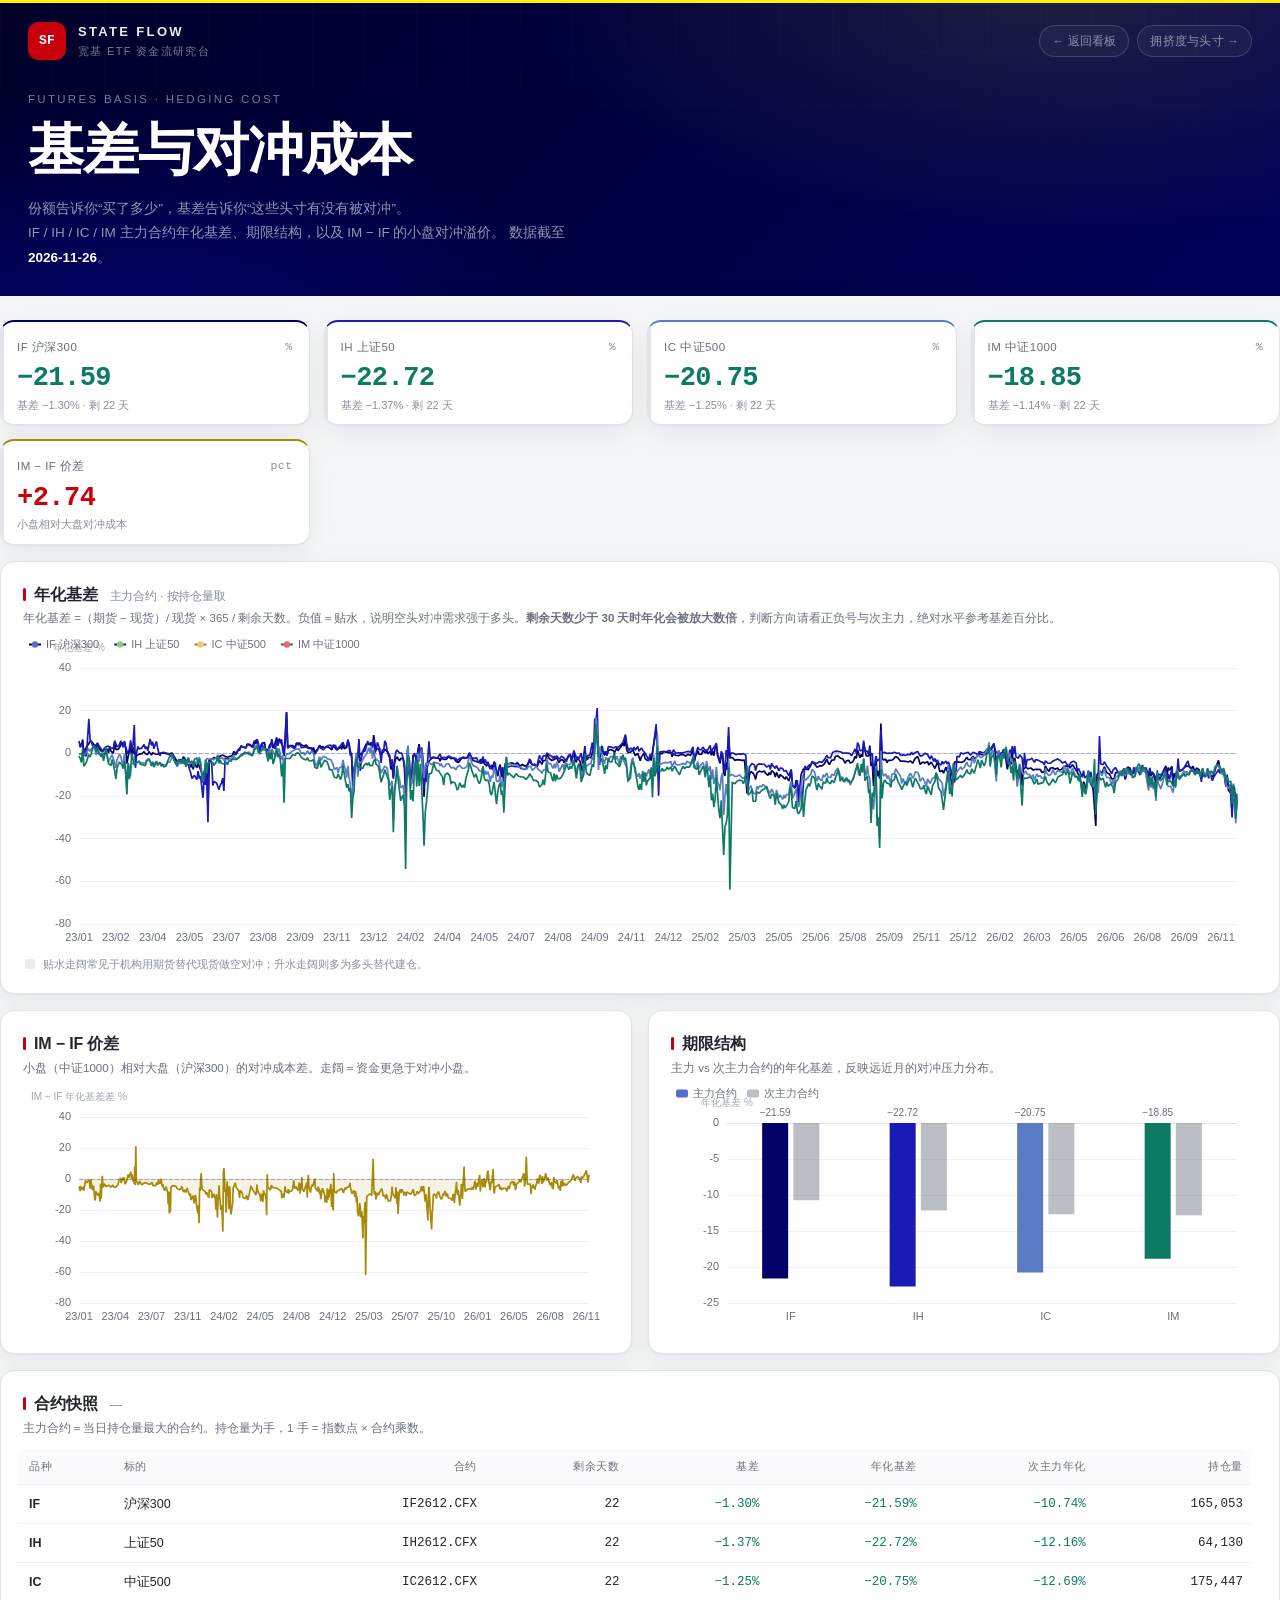
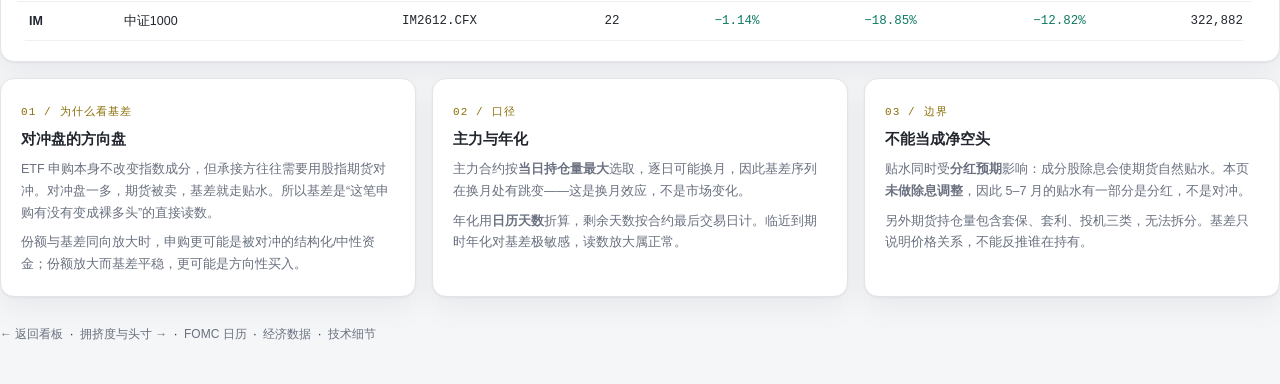
==== commit 26d41d55: "feat: 新增「经济数据日历」子页，只保留六类核心数据 来源可得性实测（这决定了架构）： - BEA 官网 ✅ GDP / Personal Income and Outlays 日期 - Fore" ====
--- a/basis.html
+++ b/basis.html
@@ -128,7 +128,7 @@
     </div>
   </section>
 
-  <p class="back"><a href="index.html">&#8592; 返回看板</a> &nbsp;·&nbsp; <a href="crowding.html">拥挤度与头寸 &#8594;</a> &nbsp;·&nbsp; <a href="fomc.html">FOMC 日历</a> &nbsp;·&nbsp; <a href="method.html">技术细节</a></p>
+  <p class="back"><a href="index.html">&#8592; 返回看板</a> &nbsp;·&nbsp; <a href="crowding.html">拥挤度与头寸 &#8594;</a> &nbsp;·&nbsp; <a href="fomc.html">FOMC 日历</a> &nbsp;·&nbsp; <a href="econ.html">经济数据</a> &nbsp;·&nbsp; <a href="method.html">技术细节</a></p>
 </main>
 
 </div>
--- a/assets/style.css
+++ b/assets/style.css
@@ -341,6 +341,11 @@
 .subnav-card:hover .sn-go{color:var(--red)}
 .subnav-card:hover .sn-go i{transform:translateX(3px)}
 .events-wrap{margin-top:16px}
+/* 经济日历的来源说明列表 */
+.econ-notes{margin:6px 0 0;padding-left:18px;font-size:12px;line-height:1.85;color:var(--muted)}
+.econ-notes li{margin-bottom:4px}
+.econ-notes li::marker{color:var(--red)}
+
 .back{margin:28px 0 40px;font-size:12px}
 .back a{color:var(--muted);text-decoration:none}
 .back a:hover{color:var(--ink)}
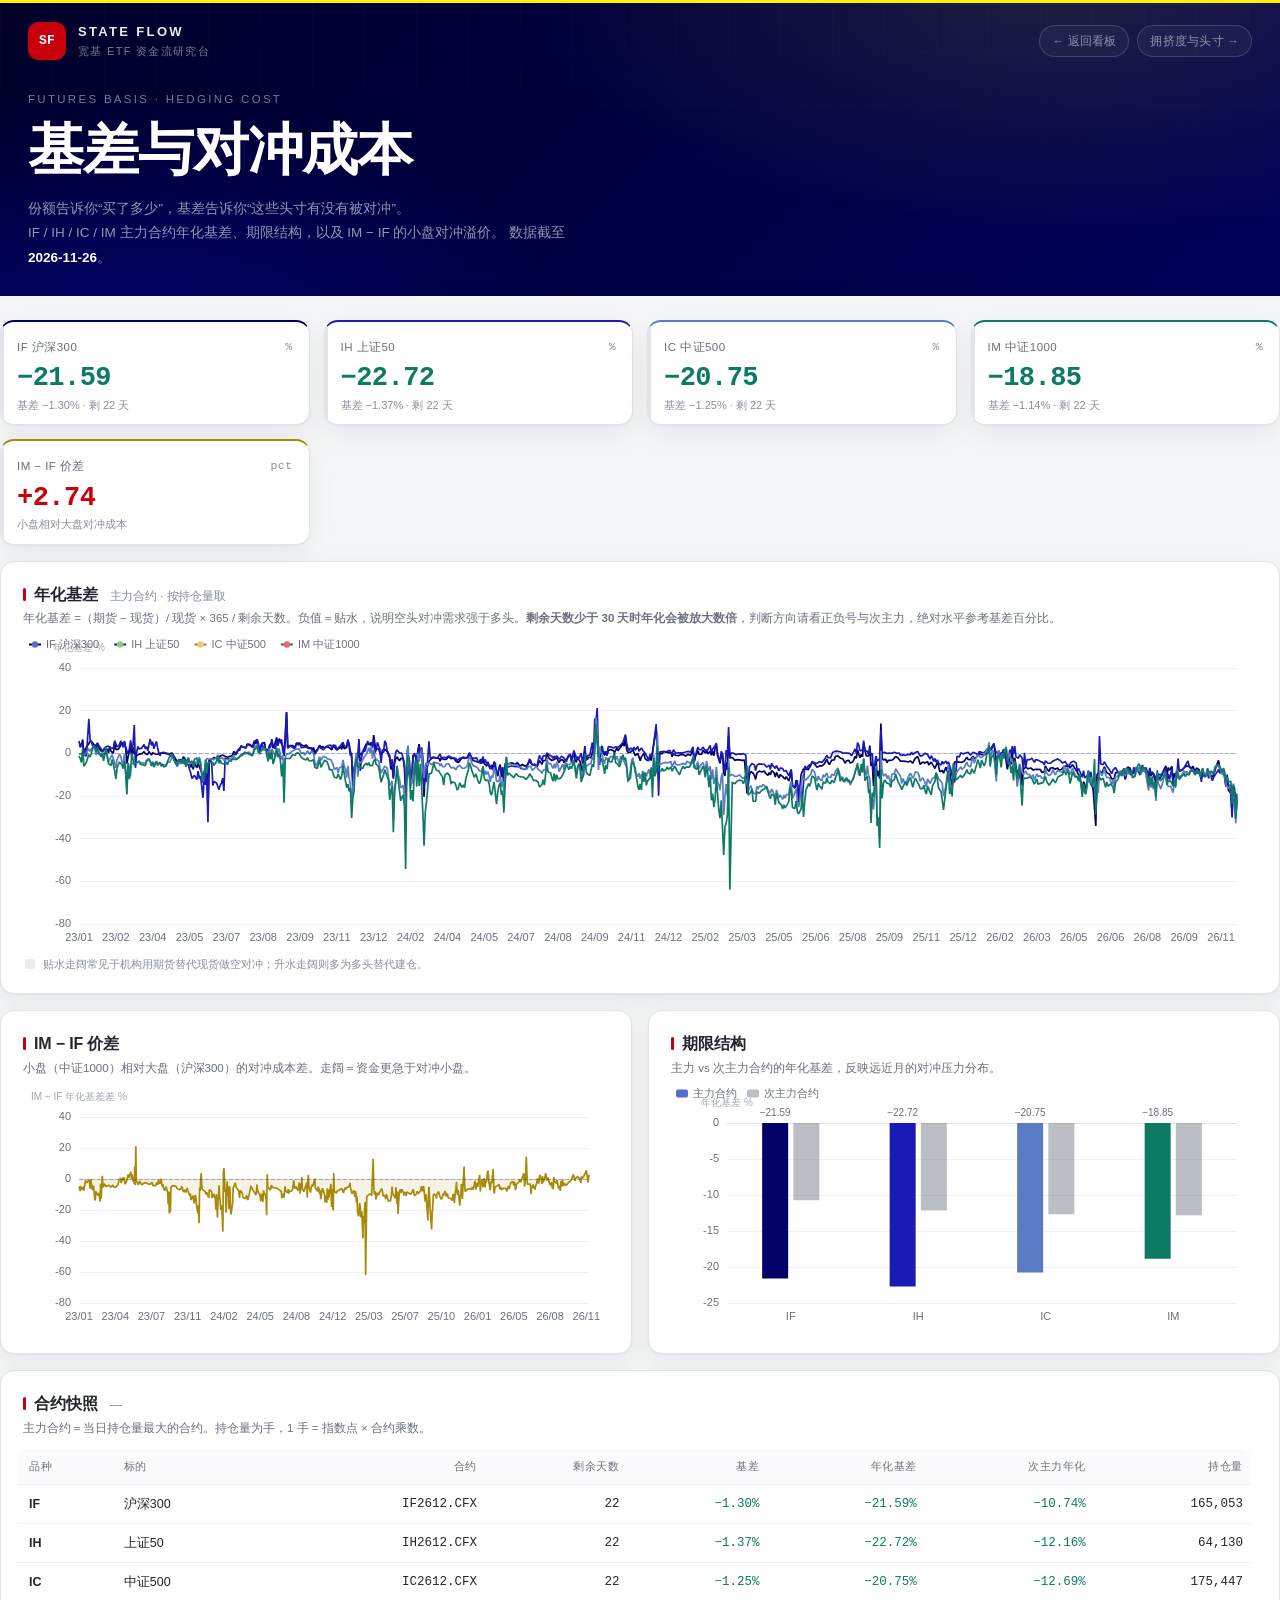
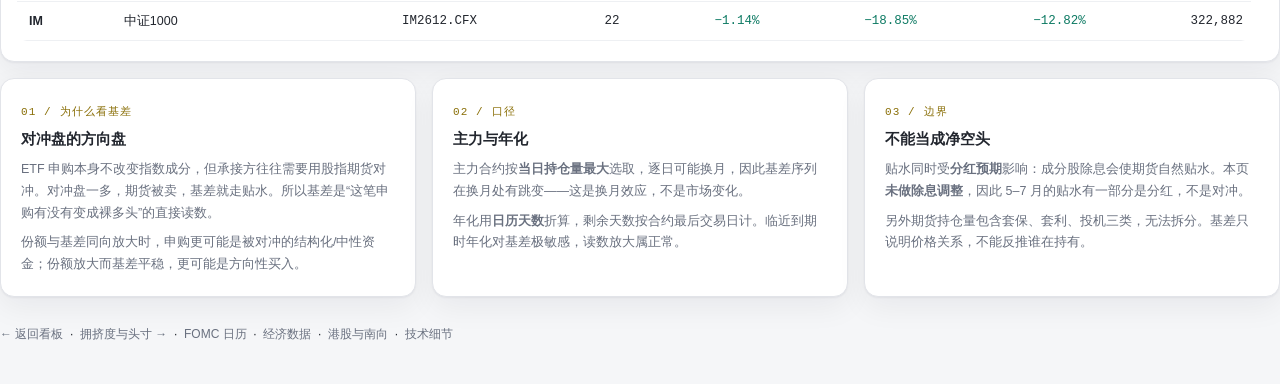
==== commit b70ef3dc: "feat: 新增「港股与南向资金」子页 按你选的四项做：南向净买入、占港股成交比重、十大成交股、AH 溢价。 放在新子页，主看板只加一张入口卡，不增加长度。用 ECharts，不额外加载 Plotly" ====
--- a/basis.html
+++ b/basis.html
@@ -128,7 +128,7 @@
     </div>
   </section>
 
-  <p class="back"><a href="index.html">&#8592; 返回看板</a> &nbsp;·&nbsp; <a href="crowding.html">拥挤度与头寸 &#8594;</a> &nbsp;·&nbsp; <a href="fomc.html">FOMC 日历</a> &nbsp;·&nbsp; <a href="econ.html">经济数据</a> &nbsp;·&nbsp; <a href="method.html">技术细节</a></p>
+  <p class="back"><a href="index.html">&#8592; 返回看板</a> &nbsp;·&nbsp; <a href="crowding.html">拥挤度与头寸 &#8594;</a> &nbsp;·&nbsp; <a href="fomc.html">FOMC 日历</a> &nbsp;·&nbsp; <a href="econ.html">经济数据</a> &nbsp;·&nbsp; <a href="hk.html">港股与南向</a> &nbsp;·&nbsp; <a href="method.html">技术细节</a></p>
 </main>
 
 </div>
--- a/assets/style.css
+++ b/assets/style.css
@@ -168,6 +168,7 @@
 .chart{width:100%;height:320px}
 .chart.tall{height:510px}
 .chart.short{height:250px}
+.chart.mid{height:340px}
 .grid-2{display:grid;grid-template-columns:1.35fr 1fr;gap:16px}
 .grid-2.equal{grid-template-columns:1fr 1fr}
 .chart-note{font-size:11px;color:var(--faint);margin:2px 2px 0;display:flex;gap:8px;align-items:center}
@@ -201,6 +202,10 @@
 th:first-child,td:first-child{text-align:left;padding-left:12px}
 th:nth-child(2),td:nth-child(2){text-align:left}
 th:hover{color:var(--ink)}
+th .th-sub{font-weight:400;font-size:9.5px;letter-spacing:0;color:var(--faint,#b3b9c6)}
+/* 子页的静态表没有排序，别给可点的错觉 */
+#fomcEvent th,#fomcTable th,#econTable th{cursor:default}
+#fomcEvent th:nth-child(2),#fomcEvent td:nth-child(2){text-align:right}
 tbody tr:hover{background:#fafafd}
 td.num{font-family:var(--mono);font-variant-numeric:tabular-nums}
 .code{font-family:var(--mono);font-size:11.5px;color:var(--faint)}
@@ -227,6 +232,8 @@
 .mcard h3{font-size:14.5px;margin:6px 0 8px}
 .mcard p{font-size:12.5px;color:var(--muted);margin:0;line-height:1.75}
 .mcard code{display:block;font-family:var(--mono);font-size:12px;background:#f7f8fb;border:1px solid var(--line-2);border-radius:8px;padding:9px 11px;color:var(--ink-2);margin:8px 0 10px;white-space:pre-wrap}
+/* 段落里的行内代码，别继承上面的块级样式 */
+.mcard p code{display:inline;padding:1px 5px;margin:0;font-size:11.5px;border-radius:5px;white-space:normal;vertical-align:baseline}
 .mcard ul{margin:6px 0 0;padding-left:16px;color:var(--muted);font-size:12px;line-height:1.8}
 .caveat{
   margin-top:16px;background:#fffbdc;border:1px solid #e8d98a;border-radius:12px;padding:14px 18px;
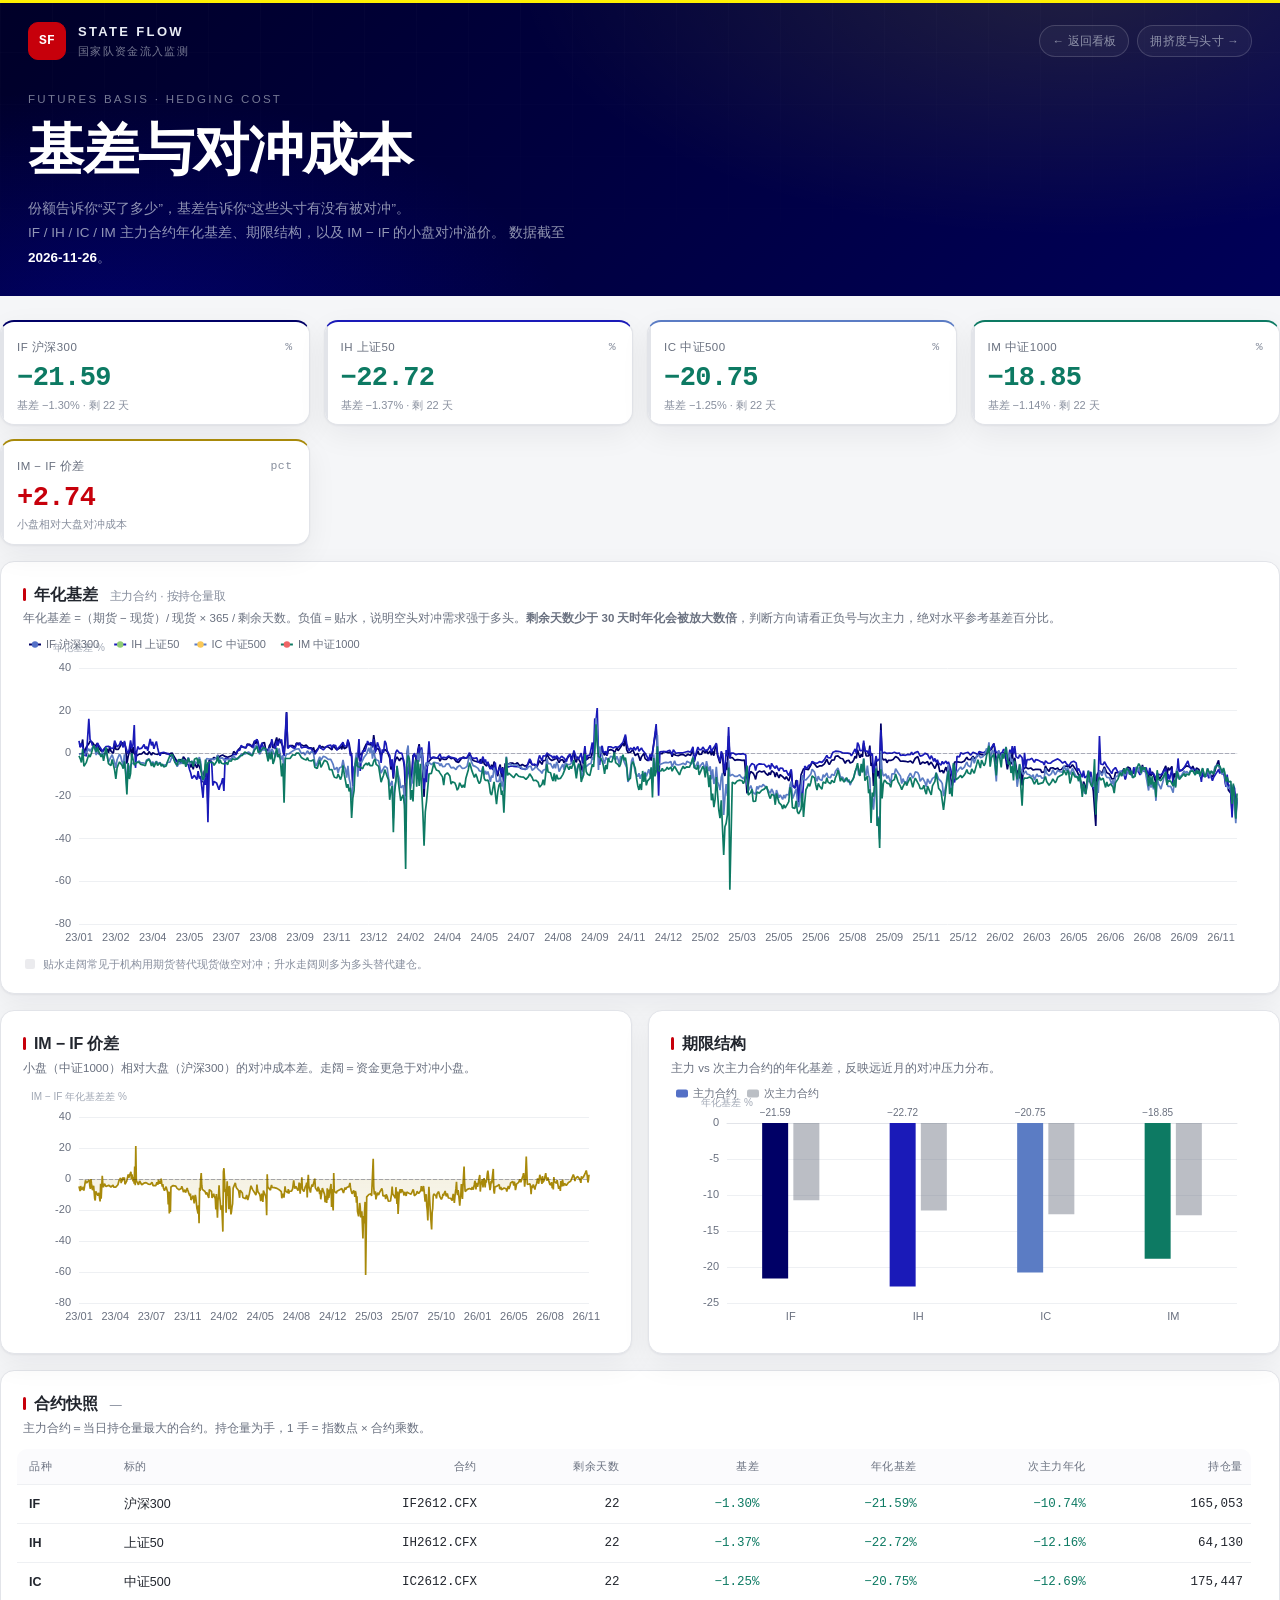
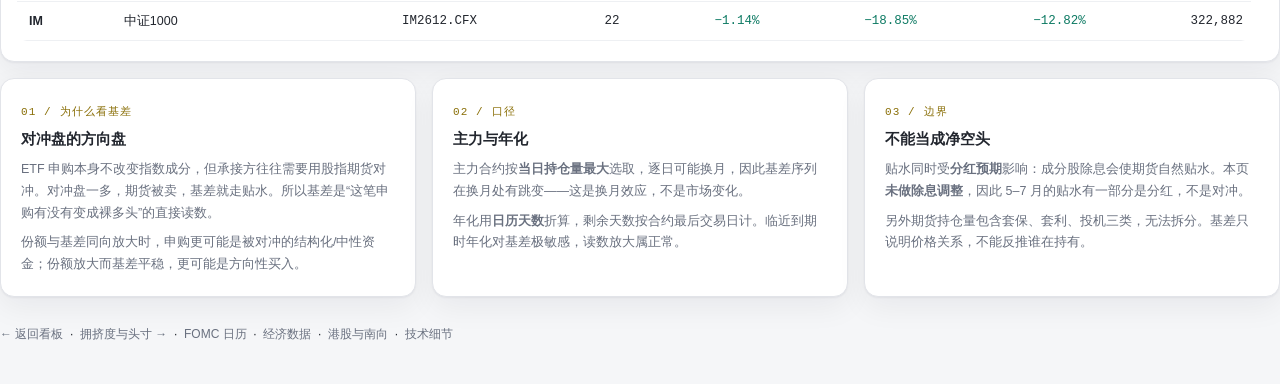
==== commit f5963567: "revert(home): 恢复「国家队资金流入」的表述，但把代理口径写进标题层 标题、H1、分享卡、页脚、README 回到「国家队资金流入监测」， 同时把「这是代理口径」放到读者第一眼就能看到的位" ====
--- a/basis.html
+++ b/basis.html
@@ -3,7 +3,7 @@
 <head>
 <meta charset="utf-8">
 <meta name="viewport" content="width=device-width,initial-scale=1">
-<title>基差与对冲成本 · ETF 资金流监测</title>
+<title>基差与对冲成本 · 国家队资金流入监测</title>
 <meta name="description" content="IF / IH / IC / IM 主力合约年化基差、期限结构与 IM−IF 价差，用于判断 ETF 申购带来的对冲需求。">
 <meta name="theme-color" content="#000066">
 <meta property="og:type" content="article">
@@ -27,7 +27,7 @@
     <div class="hero-top">
       <div class="brand">
         <span class="brand-mark">SF</span>
-        <div><b>STATE FLOW</b><small>宽基 ETF 资金流研究台</small></div>
+        <div><b>STATE FLOW</b><small>国家队资金流入监测</small></div>
       </div>
       <div class="hero-meta">
         <a class="pill ghost" href="index.html">&#8592; 返回看板</a>
--- a/assets/style.css
+++ b/assets/style.css
@@ -173,6 +173,10 @@
 .grid-2.equal{grid-template-columns:1fr 1fr}
 .chart-note{font-size:11px;color:var(--faint);margin:2px 2px 0;display:flex;gap:8px;align-items:center}
 .chart-note i{width:10px;height:10px;border-radius:2px;background:rgba(0,6,40,.08);display:inline-block}
+/* 长段落型的图注：顶对齐、行高放宽，色标不参与收缩 */
+.chart-note.long{align-items:flex-start;margin-top:10px;font-size:11.5px;line-height:1.8;color:var(--muted)}
+.chart-note.long i{flex:none;margin-top:5px}
+.chart-note.long b{color:var(--ink-2)}
 
 /* controls */
 .controls{display:flex;align-items:center;gap:10px;flex-wrap:wrap}
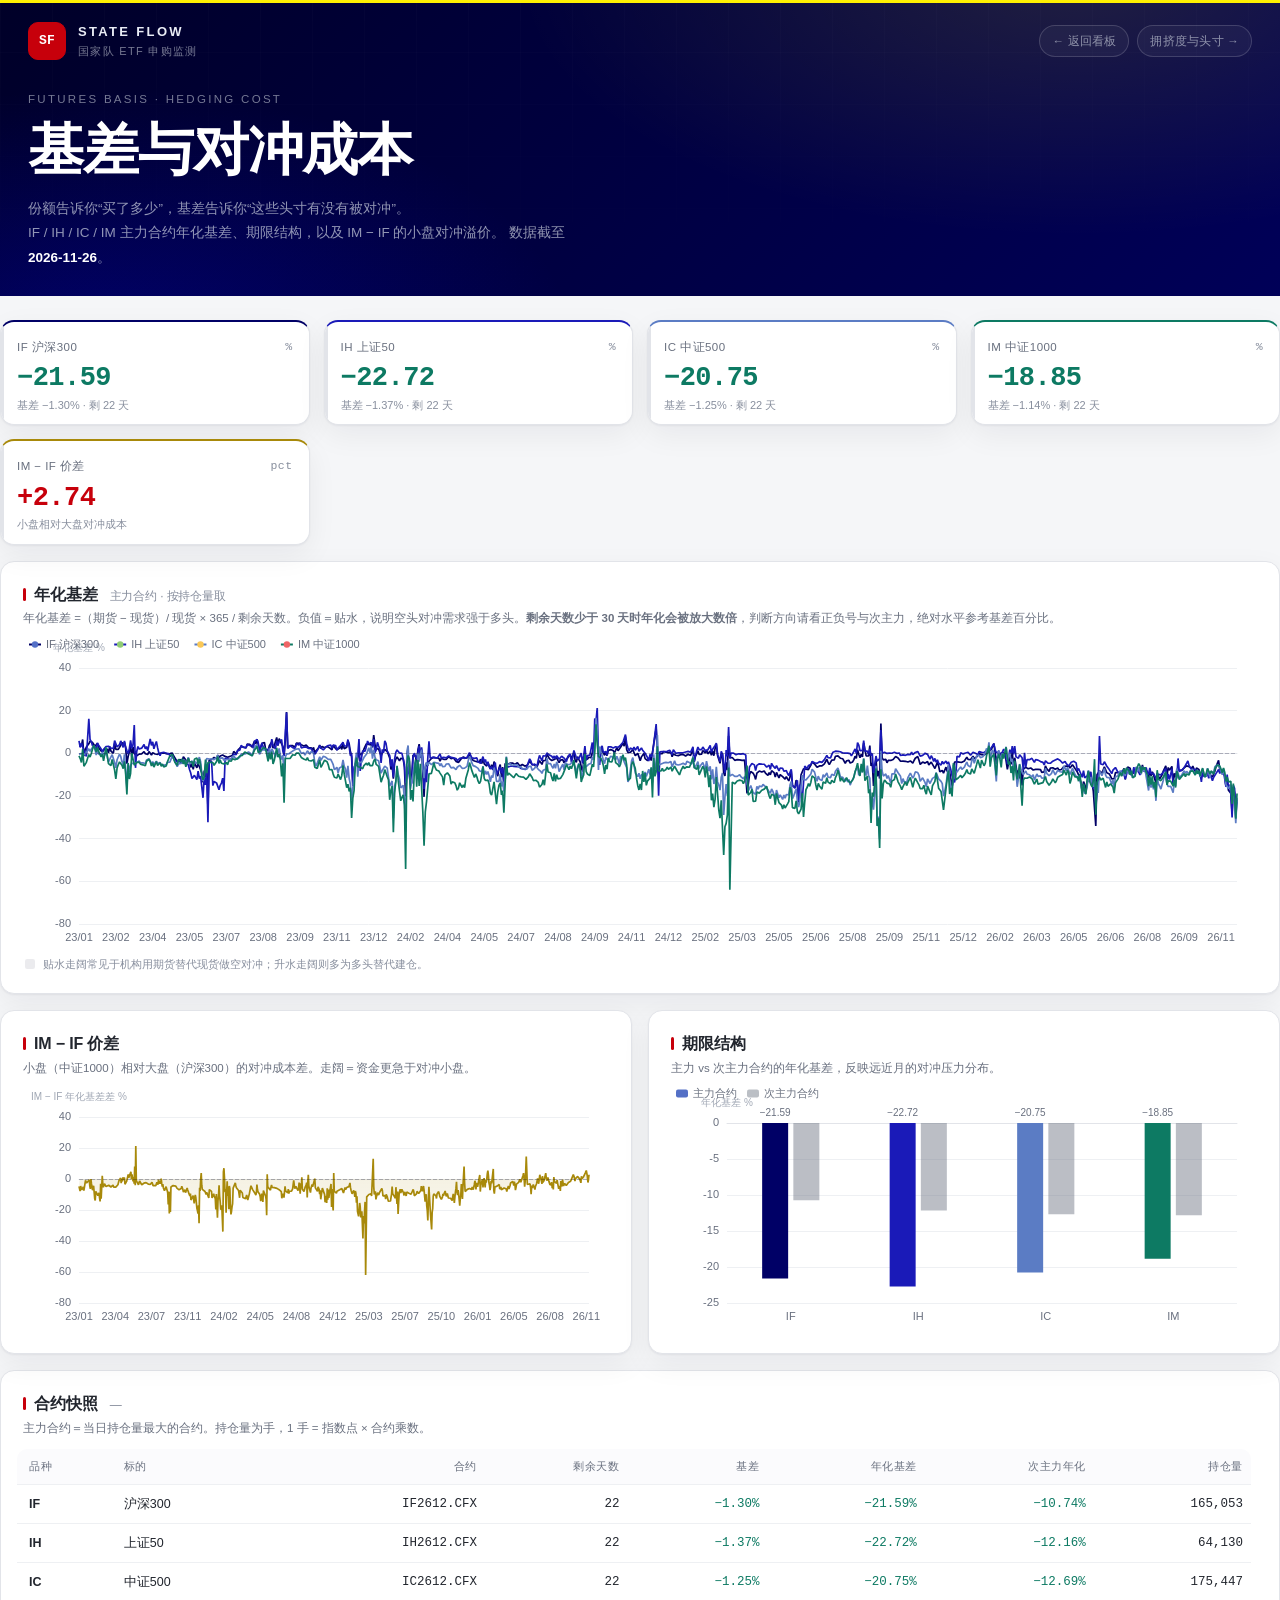
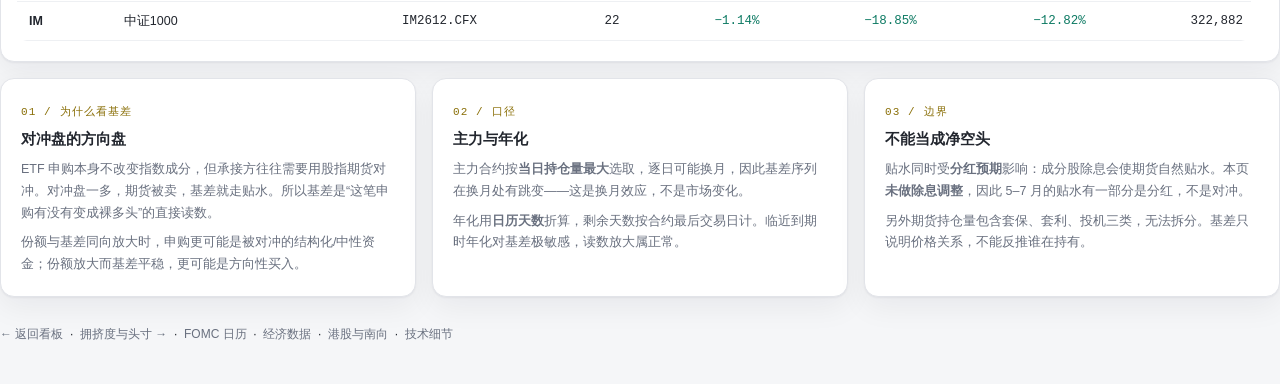
==== commit 025ebe86: "rename: 「国家队资金流入」→「国家队 ETF 申购监测」 按评估结论改名。原说法有两个实质问题：  1. 「流入」在 ETF 语境下至少对应三种算法——净申购（Δ份额×净值，真正的新钱）、  " ====
--- a/basis.html
+++ b/basis.html
@@ -3,7 +3,7 @@
 <head>
 <meta charset="utf-8">
 <meta name="viewport" content="width=device-width,initial-scale=1">
-<title>基差与对冲成本 · 国家队资金流入监测</title>
+<title>基差与对冲成本 · 国家队 ETF 申购监测</title>
 <meta name="description" content="IF / IH / IC / IM 主力合约年化基差、期限结构与 IM−IF 价差，用于判断 ETF 申购带来的对冲需求。">
 <meta name="theme-color" content="#000066">
 <meta property="og:type" content="article">
@@ -27,7 +27,7 @@
     <div class="hero-top">
       <div class="brand">
         <span class="brand-mark">SF</span>
-        <div><b>STATE FLOW</b><small>国家队资金流入监测</small></div>
+        <div><b>STATE FLOW</b><small>国家队 ETF 申购监测</small></div>
       </div>
       <div class="hero-meta">
         <a class="pill ghost" href="index.html">&#8592; 返回看板</a>
